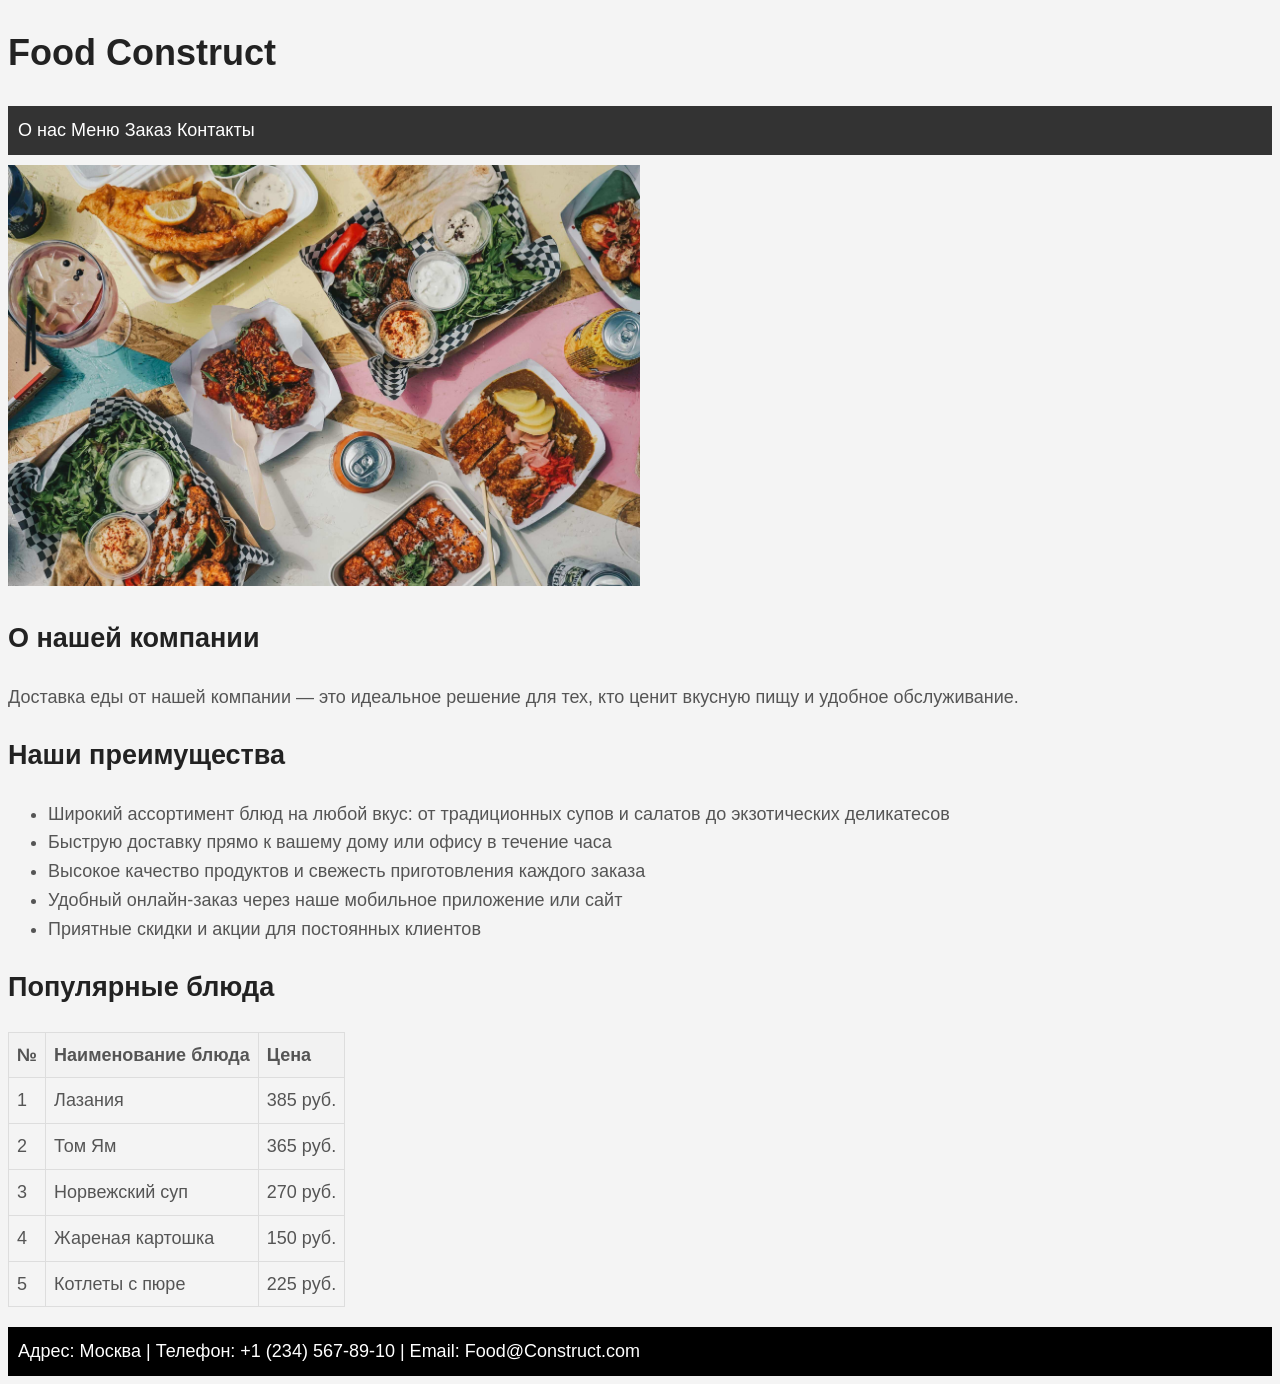
==== index.html @ b56f1d18 "laba1" ====
﻿<!DOCTYPE html>
<html lang="ru">

<head>
    <meta charset="UTF-8">
    <title>Food Construct</title>
    <link rel="stylesheet" href="style.css">
</head>

<body>
    <!-- Шапка -->
    <header>
        <h1>Food Construct</h1>
        <nav>
            <a href="#">О нас</a>
            <a href="#">Меню</a>
            <a href="#">Заказ</a>
            <a href="#contacts">Контакты</a> <!-- Ссылка на футер, где есть контакты-->
        </nav>
    </header>

    <!-- Основное -->
    <main>
        <!-- О компании -->
        <section>
            <img src="photo/lunch.jpg" alt="Логотип компании">

            <h2>О нашей компании</h2>
            <p>
                Доставка еды от нашей компании — это идеальное решение для тех,
                кто ценит вкусную пищу и удобное обслуживание.
            </p>
        </section>

        <!-- Преимущества  -->
        <section>
            <h2>Наши преимущества</h2>
            <ul>
                <li>Широкий ассортимент блюд на любой вкус: 
                от традиционных супов и салатов до экзотических деликатесов</li>
                <li>Быструю доставку прямо к вашему дому или офису в течение часа</li>
                <li>Высокое качество продуктов и свежесть приготовления каждого заказа</li>
                <li>Удобный онлайн-заказ через наше мобильное приложение или сайт</li>
                <li>Приятные скидки и акции для постоянных клиентов</li>
            </ul>
        </section>

        <!-- Таблица -->
        <section>
            <h2>Популярные блюда</h2>
            <table >
                <tr>
                    <th>№</th>
                    <th>Наименование блюда</th>
                    <th>Цена</th>
                </tr>
                <tr>
                    <td>1</td>
                    <td>Лазания</td>
                    <td>385 руб.</td>
                </tr>
                <tr>
                    <td>2</td>
                    <td>Том Ям</td>
                    <td>365 руб.</td>
                </tr>
                <tr>
                    <td>3</td>
                    <td>Норвежский суп</td>
                    <td>270 руб.</td>
                </tr>
                <tr>
                    <td>4</td>
                    <td>Жареная картошка</td>
                    <td>150 руб.</td>
                </tr>
                <tr>
                    <td>5</td>
                    <td>Котлеты с пюре</td>
                    <td>225 руб.</td>
                </tr>
            </table>
        </section>
    </main>

    <!-- Футер с контактными данными -->
    <footer id="contacts">
        Адрес: Москва | Телефон: +1 (234) 567-89-10 | Email: Food@Construct.com
    </footer>
</body>
</html>
---- style.css ----
﻿body {
    font-family: 'Roboto', sans-serif;
    line-height: 1.6;
    font-size: 18px;
    background-color: #f4f4f4;
    color: #555;
}

/* Заголовки */
h1, h2, h3 {
    font-weight: bold;
    color: #222;
}


nav {
    background-color: #333;
    color: white;
    padding: 10px;
    margin-bottom: 10px;
}


    /* Ссылки */
a {
    color: white;
    text-decoration: none;
}

    a:hover {
        color: #0056b3;
    }

/* Стили для изображений */
img {
    width: 50%; 
    height: auto; /* Высота изображения подстраивается под ширину */
}

/* Стили для таблиц */
table {
    width: auto;
    border-collapse: collapse; /* Объединяем границы ячеек */
    margin-bottom: 20px; /* Отступ снизу */
}

th, td {
    padding: 8px; /* Внутренние отступы ячеек */
    border: 1px solid #ddd; /* Граница ячеек */
    text-align: left; /* Выравнивание текста по левому краю */
}

th {
    background-color: #f2f2f2; /* Фон заголовков таблицы */
}

/* Стили для футера */

footer {
    background-color: black; 
    color: white; 
    padding: 10px; 
 
}


}
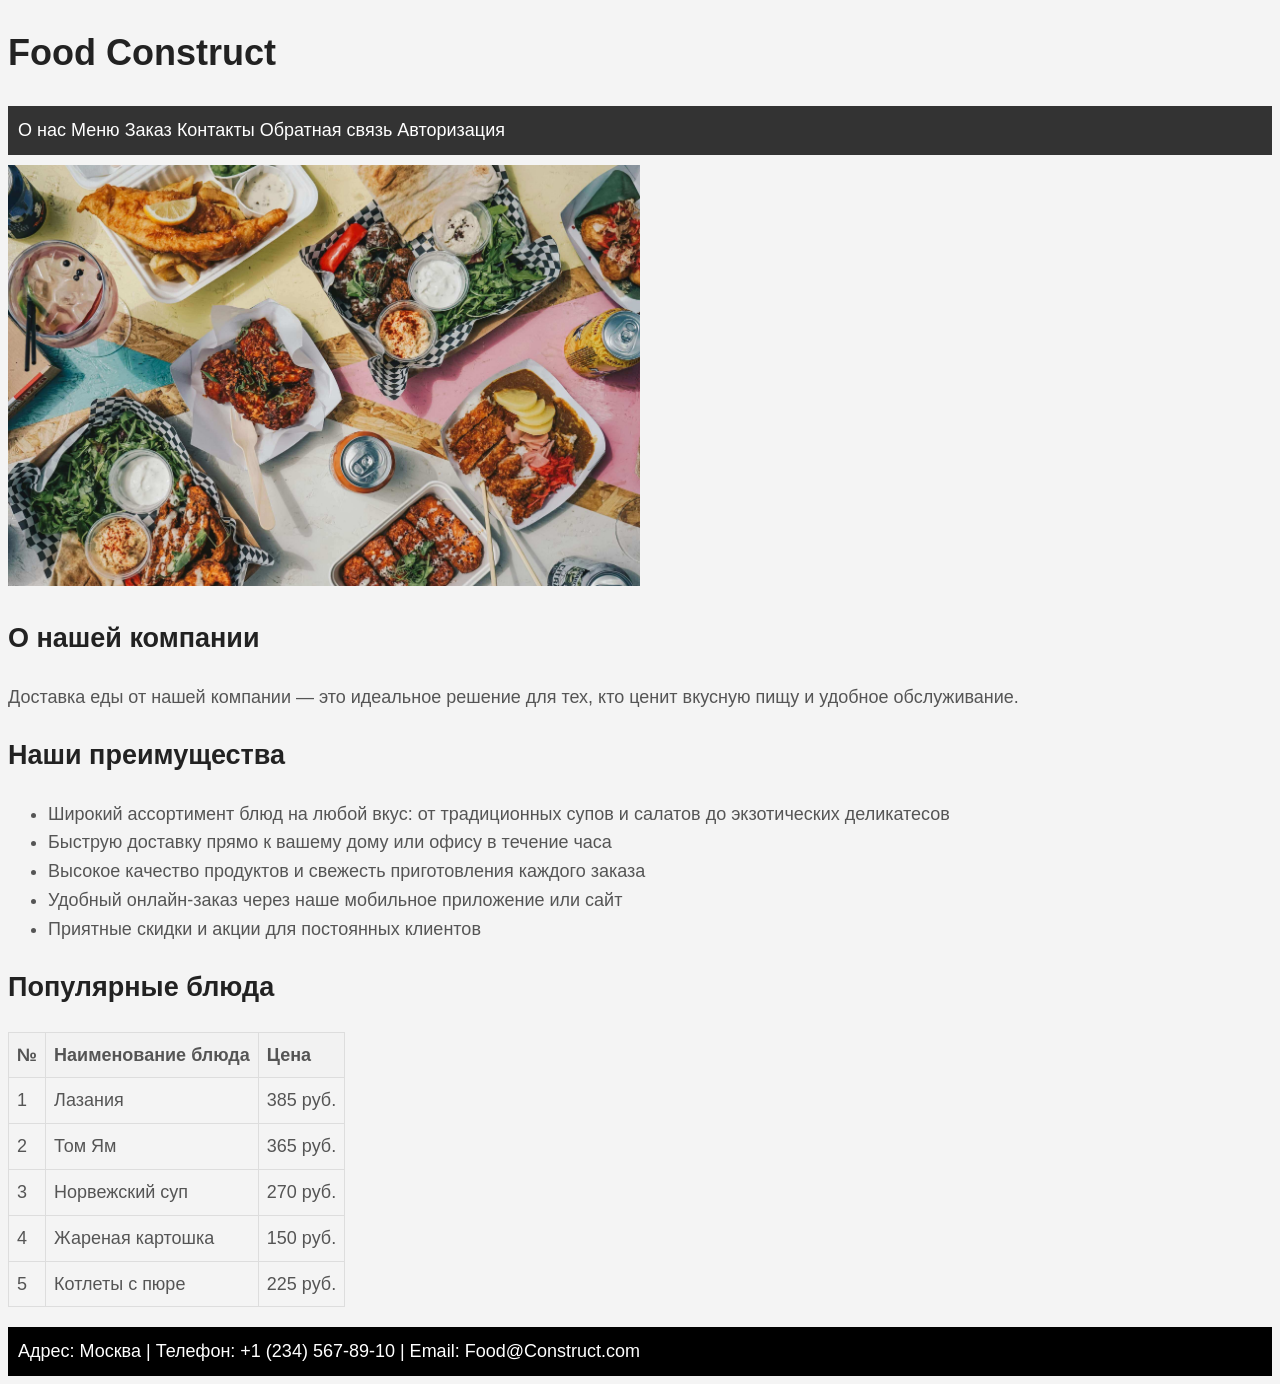
==== commit ba9e2dae: "Update index.html for lab2" ====
--- a/index.html
+++ b/index.html
@@ -1,4 +1,4 @@
-﻿<!DOCTYPE html>
+<!DOCTYPE html>
 <html lang="ru">
 
 <head>
@@ -8,84 +8,97 @@
 </head>
 
 <body>
-    <!-- Шапка -->
-    <header>
-        <h1>Food Construct</h1>
-        <nav>
-            <a href="#">О нас</a>
-            <a href="#">Меню</a>
-            <a href="#">Заказ</a>
-            <a href="#contacts">Контакты</a> <!-- Ссылка на футер, где есть контакты-->
-        </nav>
-    </header>
 
-    <!-- Основное -->
-    <main>
-        <!-- О компании -->
-        <section>
-            <img src="photo/lunch.jpg" alt="Логотип компании">
+    <!-- Добавляем контейнер для центрирования всего контента -->
+    <div class="container">
 
-            <h2>О нашей компании</h2>
-            <p>
-                Доставка еды от нашей компании — это идеальное решение для тех,
-                кто ценит вкусную пищу и удобное обслуживание.
-            </p>
-        </section>
+        <!-- Шапка -->
+        <header>
+            <h1>Food Construct</h1>
+            <nav>
+                <a href="HtmlPage2.html">О нас</a>
+                <a href="#">Меню</a>
+                <a href="#">Заказ</a>
+                <a href="#contacts">Контакты</a>
+                <a href="feedback.html">Обратная связь</a>
+                <a href="auth.html">Авторизация</a>
+            </nav>
+        </header>
 
-        <!-- Преимущества  -->
-        <section>
-            <h2>Наши преимущества</h2>
-            <ul>
-                <li>Широкий ассортимент блюд на любой вкус: 
-                от традиционных супов и салатов до экзотических деликатесов</li>
-                <li>Быструю доставку прямо к вашему дому или офису в течение часа</li>
-                <li>Высокое качество продуктов и свежесть приготовления каждого заказа</li>
-                <li>Удобный онлайн-заказ через наше мобильное приложение или сайт</li>
-                <li>Приятные скидки и акции для постоянных клиентов</li>
-            </ul>
-        </section>
+        <!-- Основное -->
+        <main>
 
-        <!-- Таблица -->
-        <section>
-            <h2>Популярные блюда</h2>
-            <table >
-                <tr>
-                    <th>№</th>
-                    <th>Наименование блюда</th>
-                    <th>Цена</th>
-                </tr>
-                <tr>
-                    <td>1</td>
-                    <td>Лазания</td>
-                    <td>385 руб.</td>
-                </tr>
-                <tr>
-                    <td>2</td>
-                    <td>Том Ям</td>
-                    <td>365 руб.</td>
-                </tr>
-                <tr>
-                    <td>3</td>
-                    <td>Норвежский суп</td>
-                    <td>270 руб.</td>
-                </tr>
-                <tr>
-                    <td>4</td>
-                    <td>Жареная картошка</td>
-                    <td>150 руб.</td>
-                </tr>
-                <tr>
-                    <td>5</td>
-                    <td>Котлеты с пюре</td>
-                    <td>225 руб.</td>
-                </tr>
-            </table>
-        </section>
-    </main>
+            <!-- О компании -->
+            <section>
+                <img src="photo/lunch.jpg" alt="Логотип компании">
 
-    <!-- Футер с контактными данными -->
-    <footer id="contacts">
-        Адрес: Москва | Телефон: +1 (234) 567-89-10 | Email: Food@Construct.com
-    </footer>
+                <h2>О нашей компании</h2>
+                <p>
+                    Доставка еды от нашей компании — это идеальное решение для тех,
+                    кто ценит вкусную пищу и удобное обслуживание.
+                </p>
+            </section>
+
+            <!-- Преимущества  -->
+            <section>
+                <h2>Наши преимущества</h2>
+                <ul>
+                    <li>
+                        Широкий ассортимент блюд на любой вкус:
+                        от традиционных супов и салатов до экзотических деликатесов
+                    </li>
+                    <li>Быструю доставку прямо к вашему дому или офису в течение часа</li>
+                    <li>Высокое качество продуктов и свежесть приготовления каждого заказа</li>
+                    <li>Удобный онлайн-заказ через наше мобильное приложение или сайт</li>
+                    <li>Приятные скидки и акции для постоянных клиентов</li>
+                </ul>
+            </section>
+
+            <!-- Таблица -->
+            <section>
+                <h2>Популярные блюда</h2>
+                <table>
+                    <tr>
+                        <th>№</th>
+                        <th>Наименование блюда</th>
+                        <th>Цена</th>
+                    </tr>
+                    <tr>
+                        <td>1</td>
+                        <td>Лазания</td>
+                        <td>385 руб.</td>
+                    </tr>
+                    <tr>
+                        <td>2</td>
+                        <td>Том Ям</td>
+                        <td>365 руб.</td>
+                    </tr>
+                    <tr>
+                        <td>3</td>
+                        <td>Норвежский суп</td>
+                        <td>270 руб.</td>
+                    </tr>
+                    <tr>
+                        <td>4</td>
+                        <td>Жареная картошка</td>
+                        <td>150 руб.</td>
+                    </tr>
+                    <tr>
+                        <td>5</td>
+                        <td>Котлеты с пюре</td>
+                        <td>225 руб.</td>
+                    </tr>
+                </table>
+            </section>
+        </main>
+
+        <!-- Футер с контактными данными -->
+        <footer id="contacts">
+            Адрес: Москва | Телефон: +1 (234) 567-89-10 | Email: Food@Construct.com
+        </footer>
+
+    </div> 
+
 </body>
+
 </html>
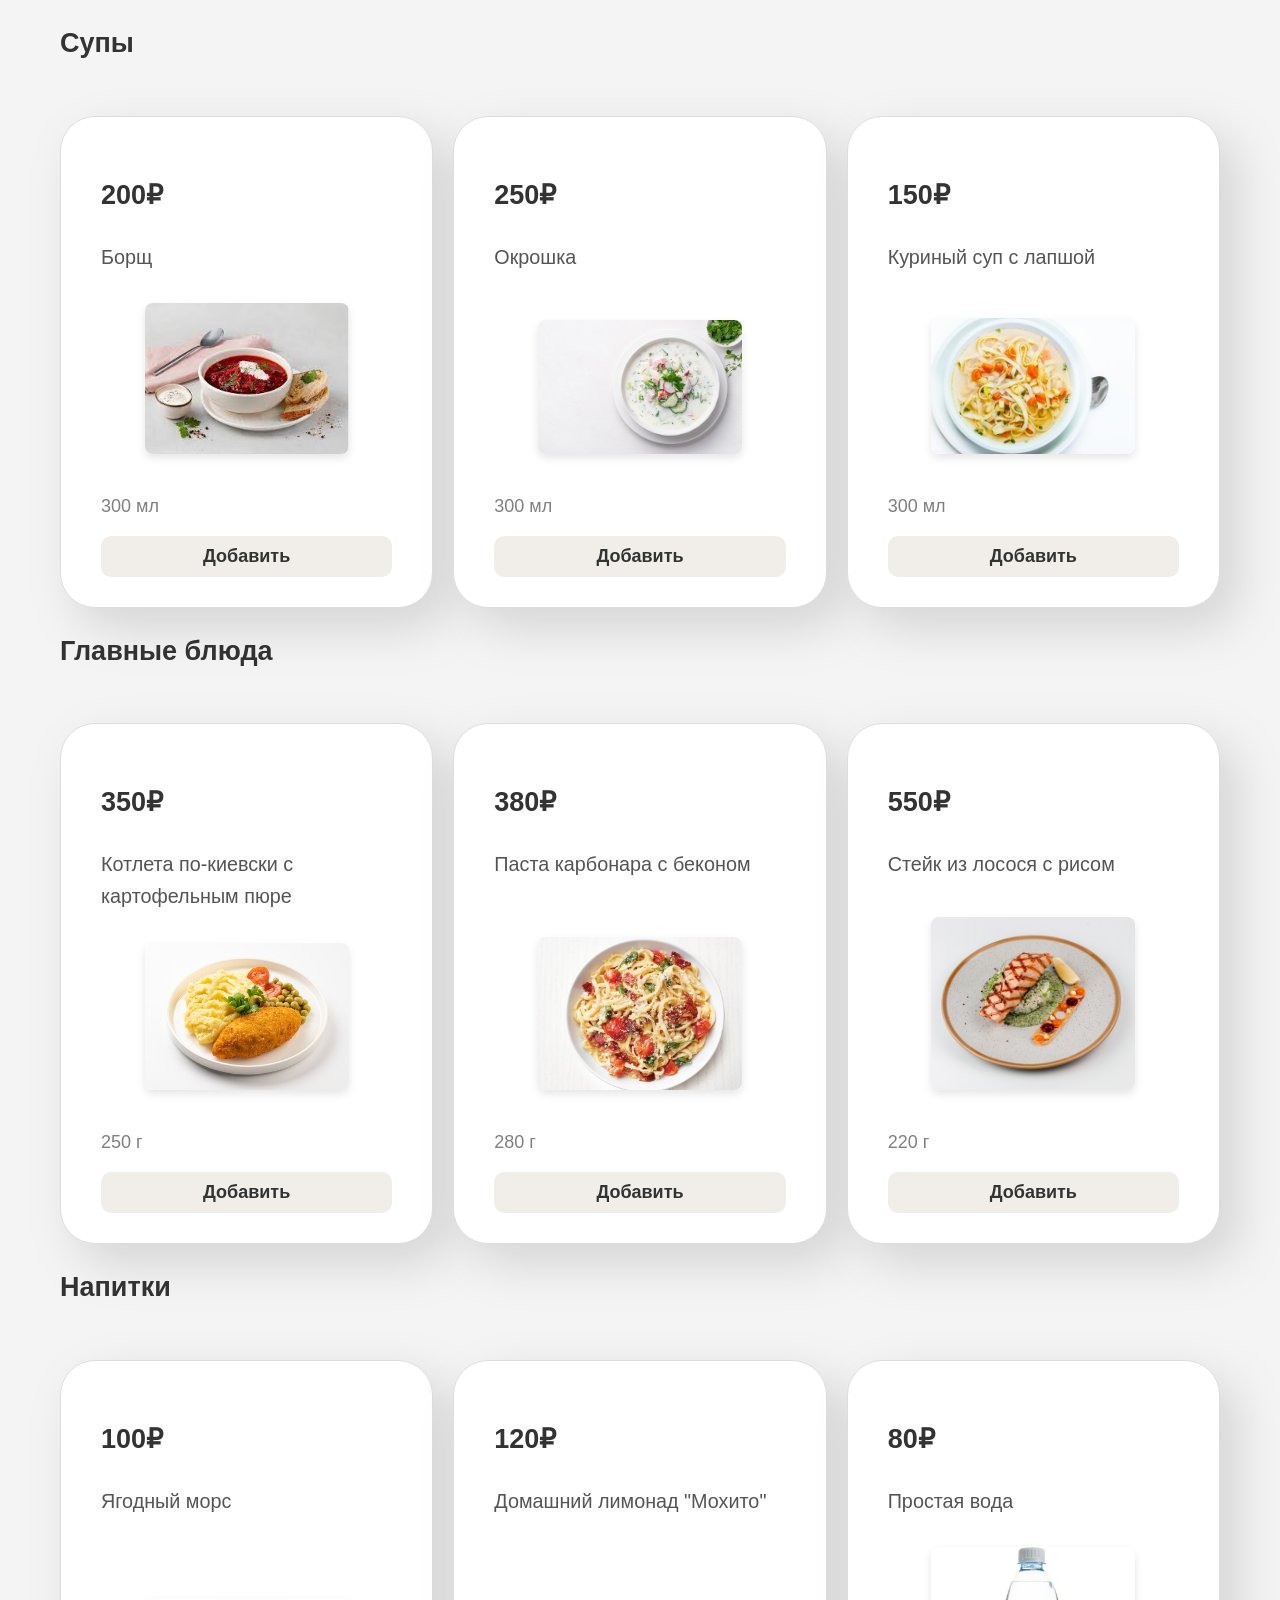
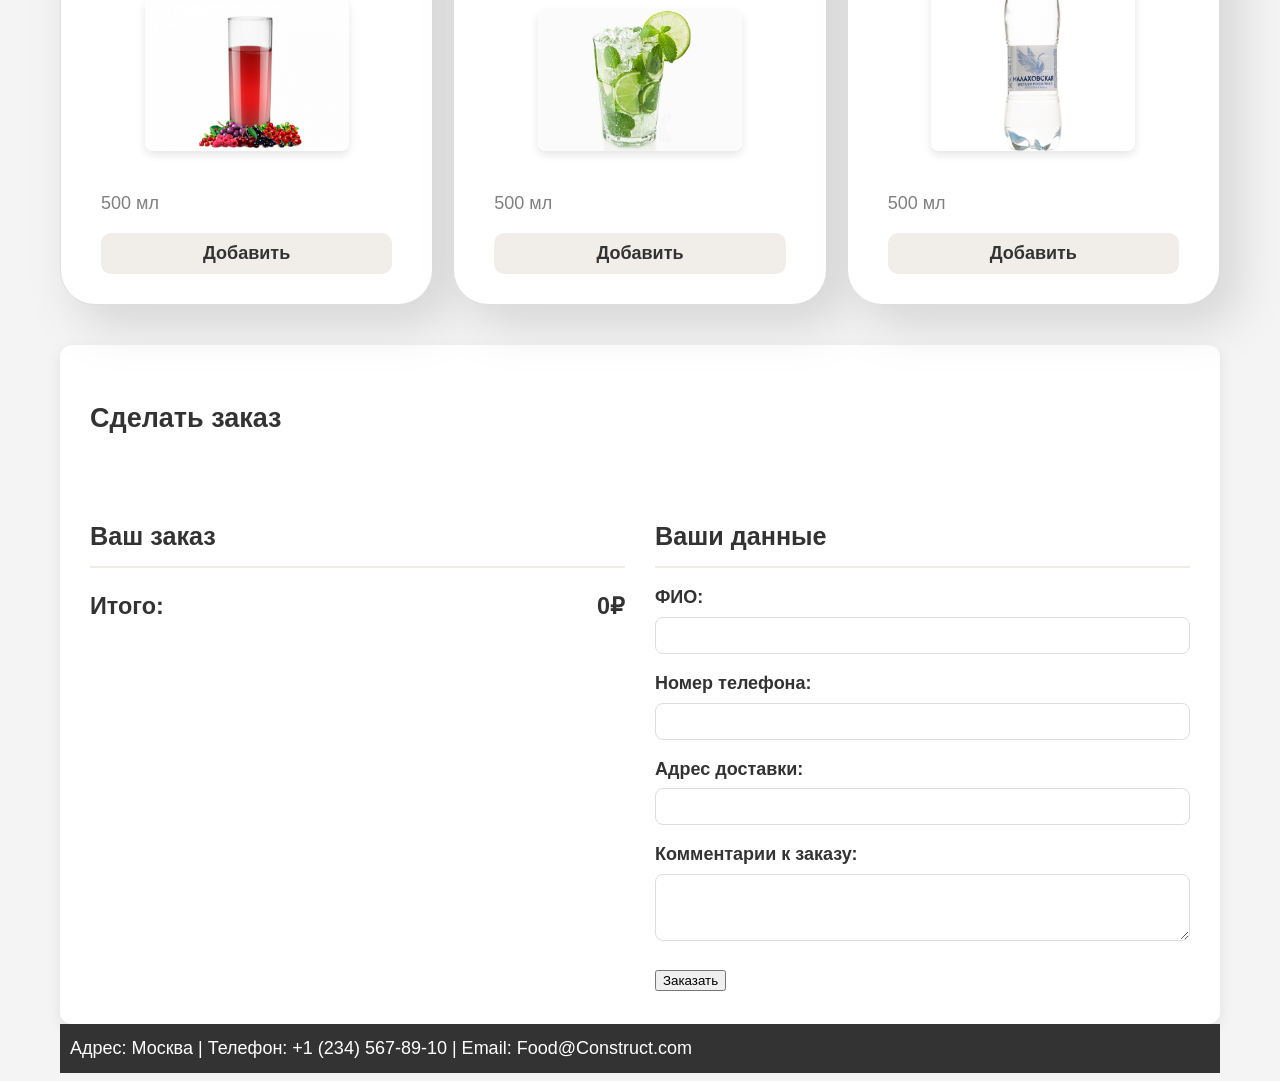
==== commit eb2879ef: "Add files via upload" ====
--- a/index.html
+++ b/index.html
@@ -1,104 +1,166 @@
 <!DOCTYPE html>
 <html lang="ru">
-
 <head>
     <meta charset="UTF-8">
-    <title>Food Construct</title>
-    <link rel="stylesheet" href="style.css">
+    <meta name="viewport" content="width=device-width, initial-scale=1.0">
+    <title>Document</title>
+
+    <link rel="stylesheet" href="./css/style.css"> 
+    <link rel="stylesheet" href="./css/print.css" media="print"> 
 </head>
-
 <body>
 
-    <!-- Добавляем контейнер для центрирования всего контента -->
     <div class="container">
 
-        <!-- Шапка -->
-        <header>
-            <h1>Food Construct</h1>
-            <nav>
-                <a href="HtmlPage2.html">О нас</a>
-                <a href="#">Меню</a>
-                <a href="#">Заказ</a>
-                <a href="#contacts">Контакты</a>
-                <a href="feedback.html">Обратная связь</a>
-                <a href="auth.html">Авторизация</a>
-            </nav>
-        </header>
 
-        <!-- Основное -->
         <main>
 
-            <!-- О компании -->
-            <section>
-                <img src="photo/lunch.jpg" alt="Логотип компании">
+            <section class="menu-section">
+                <h2>Супы</h2>
+                <div class="dishes-grid">
 
-                <h2>О нашей компании</h2>
-                <p>
-                    Доставка еды от нашей компании — это идеальное решение для тех,
-                    кто ценит вкусную пищу и удобное обслуживание.
-                </p>
+                    <div class="dish-card" data-name="Борщ с говядиной" data-price="200">
+
+                        <p class="dish-price">200₽</p>
+                        <p class="dish-name">Борщ</p>
+                        <img src="photo/borsh.jpg" alt="Борщ">
+                        <p class="dish-weight">300 мл</p>
+                        <button class="add-to-cart-btn">Добавить</button>
+                    </div>
+
+                    <div class="dish-card" data-name="Солянка мясная" data-price="250">
+
+                        <p class="dish-price">250₽</p>
+                        <p class="dish-name">Окрошка</p>
+                        <img src="photo/okroshka.jpg" alt="Окрошка">
+                        <p class="dish-weight">300 мл</p>
+                        <button class="add-to-cart-btn">Добавить</button>
+                    </div>
+
+                    <div class="dish-card" data-name="Куриный суп" data-price="150">
+
+                        <p class="dish-price">150₽</p>
+                        <p class="dish-name">Куриный суп с лапшой</p>
+                        <img src="photo/syp.jpeg" alt="Куриный суп с лапшой">
+                        <p class="dish-weight">300 мл</p>
+                        <button class="add-to-cart-btn">Добавить</button>
+                    </div>
+                </div>
             </section>
 
-            <!-- Преимущества  -->
-            <section>
-                <h2>Наши преимущества</h2>
-                <ul>
-                    <li>
-                        Широкий ассортимент блюд на любой вкус:
-                        от традиционных супов и салатов до экзотических деликатесов
-                    </li>
-                    <li>Быструю доставку прямо к вашему дому или офису в течение часа</li>
-                    <li>Высокое качество продуктов и свежесть приготовления каждого заказа</li>
-                    <li>Удобный онлайн-заказ через наше мобильное приложение или сайт</li>
-                    <li>Приятные скидки и акции для постоянных клиентов</li>
-                </ul>
+
+            <section class="menu-section">
+                <h2>Главные блюда</h2>
+                <div class="dishes-grid">
+
+                    <div class="dish-card" data-name="Котлета по-киевски" data-price="350">
+
+                        <p class="dish-price">350₽</p>
+                        <p class="dish-name">Котлета по-киевски с картофельным пюре</p>
+                        <img src="photo/kotleta.jpeg" alt="Котлета по-киевски с картофельным пюре">
+                        <p class="dish-weight">250 г</p>
+                        <button class="add-to-cart-btn">Добавить</button>
+                    </div>
+
+                    <div class="dish-card" data-name="Паста Карбонара" data-price="380">
+
+                        <p class="dish-price">380₽</p>
+                        <p class="dish-name">Паста карбонара с беконом</p>
+                        <img src="photo/pasta.jpg" alt="Паста карбонара с беконом">
+                        <p class="dish-weight">280 г</p>
+                        <button class="add-to-cart-btn">Добавить</button>
+                    </div>
+
+                    <div class="dish-card" data-name="Стейк из лосося" data-price="550">
+
+                        <p class="dish-price">550₽</p>
+                        <p class="dish-name">Стейк из лосося с рисом</p>
+                        <img src="photo/steik.jpg" alt="Стейк из лосося с рисом">
+                        <p class="dish-weight">220 г</p>
+                        <button class="add-to-cart-btn">Добавить</button>
+                    </div>
+                </div>
             </section>
 
-            <!-- Таблица -->
-            <section>
-                <h2>Популярные блюда</h2>
-                <table>
-                    <tr>
-                        <th>№</th>
-                        <th>Наименование блюда</th>
-                        <th>Цена</th>
-                    </tr>
-                    <tr>
-                        <td>1</td>
-                        <td>Лазания</td>
-                        <td>385 руб.</td>
-                    </tr>
-                    <tr>
-                        <td>2</td>
-                        <td>Том Ям</td>
-                        <td>365 руб.</td>
-                    </tr>
-                    <tr>
-                        <td>3</td>
-                        <td>Норвежский суп</td>
-                        <td>270 руб.</td>
-                    </tr>
-                    <tr>
-                        <td>4</td>
-                        <td>Жареная картошка</td>
-                        <td>150 руб.</td>
-                    </tr>
-                    <tr>
-                        <td>5</td>
-                        <td>Котлеты с пюре</td>
-                        <td>225 руб.</td>
-                    </tr>
-                </table>
+
+            <section class="menu-section">
+                <h2>Напитки</h2>
+                <div class="dishes-grid">
+
+                    <div class="dish-card" data-name="Морс клюквенный" data-price="100">
+
+                        <p class="dish-price">100₽</p>
+                        <p class="dish-name">Ягодный морс</p>
+                        <img src="photo/mors.jpg" alt="Ягодный морс">
+                        <p class="dish-weight">500 мл</p>
+                        <button class="add-to-cart-btn">Добавить</button>
+                    </div>
+
+                    <div class="dish-card" data-name="Лимонад домашний" data-price="120">
+
+                        <p class="dish-price">120₽</p>
+                        <p class="dish-name">Домашний лимонад "Мохито"</p>
+                        <img src="photo/mohito.jpg" alt="Мохито">
+                        <p class="dish-weight">500 мл</p>
+                        <button class="add-to-cart-btn">Добавить</button>
+                    </div>
+
+                    <div class="dish-card" data-name="Вода негазированная" data-price="80">
+
+                        <p class="dish-price">80₽</p>
+                        <p class="dish-name">Простая вода</p>
+                        <img src="photo/voda.png" alt="Простая вода">
+                        <p class="dish-weight">500 мл</p>
+                        <button class="add-to-cart-btn">Добавить</button>
+                    </div>
+                </div>
+            </section>
+
+            <section id="order-section">
+                <h2>Сделать заказ</h2>
+
+                <div class="order-container">
+                    <div class="order-summary">
+                        <h3>Ваш заказ</h3>
+                        <ul id="order-items-list">
+                        </ul>
+                        <div class="order-total">
+                            <strong>Итого:</strong>
+                            <strong id="total-price">0₽</strong>
+                        </div>
+                    </div>
+                    <div class="order-form">
+                        <h3>Ваши данные</h3>
+                        <form id="checkout-form" method="post" action="https://httpbin.org/post">
+                            <div class="form-group">
+                                <label for="customer-name">ФИО:</label>
+                                <input type="text" name="name" id="customer-name" required>
+                            </div>
+                            <div class="form-group">
+                                <label for="customer-phone">Номер телефона:</label>
+                                <input type="tel" id="customer-phone" name="phone" required>
+                            </div>
+                            <div class="form-group">
+                                <label for="customer-address">Адрес доставки:</label>
+                                <input type="text" id="customer-address" name="address" required>
+                            </div>
+                            <div class="form-group">
+                                <label for="order-comments">Комментарии к заказу:</label>
+                                <textarea id="vd3" rows="3" name="text"></textarea>
+                            </div>
+                            <button type="submit" class="submit-btn">Заказать</button>
+                        </form>
+                    </div>
+                </div>
             </section>
         </main>
 
-        <!-- Футер с контактными данными -->
         <footer id="contacts">
             Адрес: Москва | Телефон: +1 (234) 567-89-10 | Email: Food@Construct.com
         </footer>
 
-    </div> 
+    </div>
 
 </body>
+</html>
 
-</html>
--- a/css/style.css
+++ b/css/style.css
@@ -0,0 +1,255 @@
+﻿* {
+    box-sizing: border-box;
+}
+
+/* Стили из второго кода */
+body {
+    font-family: 'Roboto', sans-serif;
+    line-height: 1.6;
+    font-size: 18px;
+    background-color: #f4f4f4;
+    color: #555;
+}
+
+/* Заголовки */
+h1, h2, h3 {
+    margin-bottom: 50px;
+    color: #333;
+}
+
+.container {
+    max-width: 1200px;
+    margin: 0 auto;
+    padding: 0 20px;
+}
+
+/* Навигация из второго кода */
+nav {
+    background-color: #333;
+    justify-content: space-between;
+    color: white;
+    padding: 10px;
+    margin-bottom: 10px;
+}
+
+/* Ссылки из второго кода */
+a {
+    color: white;
+    text-decoration: none;
+}
+
+    a:hover {
+        color: #0056b3; /* Цвет для наведения на ссылки */
+    }
+
+/* Стили для изображений из второго кода */
+img {
+    display: block;
+    width: 70%;
+    max-width: 800px;
+    height: auto;
+    margin: 20px auto;
+    border-radius: 8px;
+    box-shadow: 0 4px 8px rgba(0,0,0,0.1);
+}
+
+/* Стили для таблиц из второго кода */
+table {
+    width: auto;
+    border-collapse: collapse;
+    margin-bottom: 20px;
+}
+
+th, td {
+    padding: 8px;
+    border: 1px solid #ddd;
+    text-align: left;
+}
+
+th {
+    background-color: #f2f2f2;
+}
+
+/* Футер из второго кода */
+footer {
+    background-color: #333;
+    color: white;
+    padding: 10px;
+}
+
+/* Контейнер формы из второго кода */
+.form-container {
+    margin: 0 auto;
+    width: 200px;
+    padding: 20px;
+    border-radius: 15px;
+    border: 3px solid #333;
+    margin-bottom: 10px;
+    background: url('photo/auth.jpg');
+}
+
+/* Стили из первого кода с адаптированными цветами */
+.dishes-grid {
+    display: grid;
+    grid-template-columns: repeat(3, 1fr);
+    gap: 20px;
+}
+
+.dish-card {
+    background-color: white;
+    padding: 30px 40px;
+    border-radius: 35px;
+    filter: drop-shadow(17px 19px 24px rgba(0, 0, 0, 0.13));
+    cursor: pointer;
+    display: flex;
+    flex-direction: column;
+    transition: border 0.3s ease, transform 0.3s ease;
+    border: 1px solid #ddd;
+}
+
+    /* ИЗМЕНЕНО: цвет при наведении на #0056b3 (как у ссылок) */
+    .dish-card:hover {
+        border: 2px solid #0056b3; /* Заменен tomato на #0056b3 */
+        transform: translateY(-5px);
+    }
+
+        /* ИЗМЕНЕНО: цвет кнопки при наведении на блок */
+        .dish-card:hover .add-to-cart-btn {
+            background-color: #0056b3; /* Заменен tomato на #0056b3 */
+            color: white;
+        }
+
+    .dish-card .dish-price {
+        font-size: 1.5em;
+        font-weight: 600;
+        margin-bottom: 5px;
+        color: #333;
+    }
+
+    .dish-card .dish-name {
+        font-size: 1.1em;
+        flex-grow: 1;
+        margin-bottom: 10px;
+        color: #555;
+    }
+
+    .dish-card .dish-weight {
+        color: grey;
+        margin-bottom: 15px;
+    }
+
+    .dish-card .add-to-cart-btn {
+        background-color: #f1eee9;
+        border: none;
+        padding: 10px 30px;
+        border-radius: 10px;
+        cursor: pointer;
+        font-size: 1em;
+        font-weight: 600;
+        margin-top: auto;
+        transition: background-color 0.3s ease, color 0.3s ease;
+        color: #333;
+    }
+
+#order-section {
+    background-color: #fff;
+    padding: 30px;
+    border-radius: 12px;
+    box-shadow: 0 5px 15px rgba(0,0,0,0.08);
+    margin-top: 40px;
+}
+
+.order-container {
+    display: flex;
+    gap: 30px;
+    flex-wrap: wrap;
+}
+
+.order-summary, .order-form {
+    flex: 1;
+    min-width: 300px;
+}
+
+#order-section h3 {
+    font-size: 1.4em;
+    margin-bottom: 15px;
+    color: #333;
+    border-bottom: 2px solid #f1eee9;
+    padding-bottom: 10px;
+}
+
+#order-items-list {
+    list-style: none;
+    padding: 0;
+    margin-bottom: 20px;
+}
+
+    #order-items-list li {
+        display: flex;
+        justify-content: space-between;
+        align-items: center;
+        padding: 10px 0;
+        border-bottom: 1px solid #eee;
+    }
+
+    #order-items-list .item-name {
+        flex-grow: 1;
+        padding-right: 15px;
+        color: #555;
+    }
+
+.order-total {
+    display: flex;
+    justify-content: space-between;
+    font-size: 1.3em;
+    margin-top: 15px;
+    color: #333;
+}
+
+.order-form .form-group {
+    margin-bottom: 15px;
+}
+
+.order-form label {
+    display: block;
+    margin-bottom: 5px;
+    font-weight: 600;
+    color: #333;
+}
+
+.order-form input, .order-form textarea {
+    width: 100%;
+    padding: 10px;
+    border: 1px solid #ddd;
+    border-radius: 8px;
+    font-family: 'Roboto', sans-serif;
+    color: #555;
+}
+
+#vd3 {
+    max-width: 100%;
+}
+
+/* Адаптивность для страницы "Собрать ланч" */
+
+/* Планшеты (≤800px) */
+@media (max-width: 800px) {
+    .dishes-grid {
+        grid-template-columns: repeat(2, 1fr);
+    }
+}
+
+/* Мобильные устройства (≤600px) */
+@media (max-width: 600px) {
+    .dishes-grid {
+        grid-template-columns: 1fr;
+    }
+
+    .dish-card {
+        padding: 20px;
+    }
+
+    .order-container {
+        flex-direction: column;
+    }
+}
--- a/css/print.css
+++ b/css/print.css
@@ -0,0 +1,74 @@
+@media print {
+
+    button,
+    .dish-card button,
+    #delivery,
+    #contacts,
+    #feedback-form .submit-btn,
+    .menu-section,
+    .table-container a, 
+    #about  {
+        display: none !important;
+    }
+
+
+    body {
+        font-family: 'Times New Roman', serif;
+        font-size: 12pt;
+        color: #000;
+        background-color: #fff;
+    }
+
+    main {
+        padding: 0;
+        margin: 1cm; 
+        max-width: 100%;
+        box-shadow: none;
+    }
+    
+    section {
+      page-break-inside: avoid; 
+    }
+
+    h2 {
+        color: #000 !important;
+        text-align: left;
+        border-bottom: 2px solid #000;
+        padding-bottom: 5px;
+        margin-bottom: 15px;
+    }
+
+    .dishes-grid {
+        display: block; 
+    }
+
+    .dish-card {
+        display: block;
+        border: 1px solid #ccc;
+        margin-bottom: 15px;
+        padding: 10px;
+        filter: none;
+        box-shadow: none;
+        page-break-inside: avoid;
+    }
+    
+
+    table, tr, td, th {
+        border: 1px solid #000 ;
+        color: #000 ;
+        background-color: #fff ;
+    }
+
+    a {
+        text-decoration: none;
+        color: #000;
+    }
+
+    a[href]:after {
+        content: " (" attr(href) ")";
+    }
+
+     a[href^="tel:"]:after, a[href^="mailto:"]:after {
+        content: "";
+    }
+}
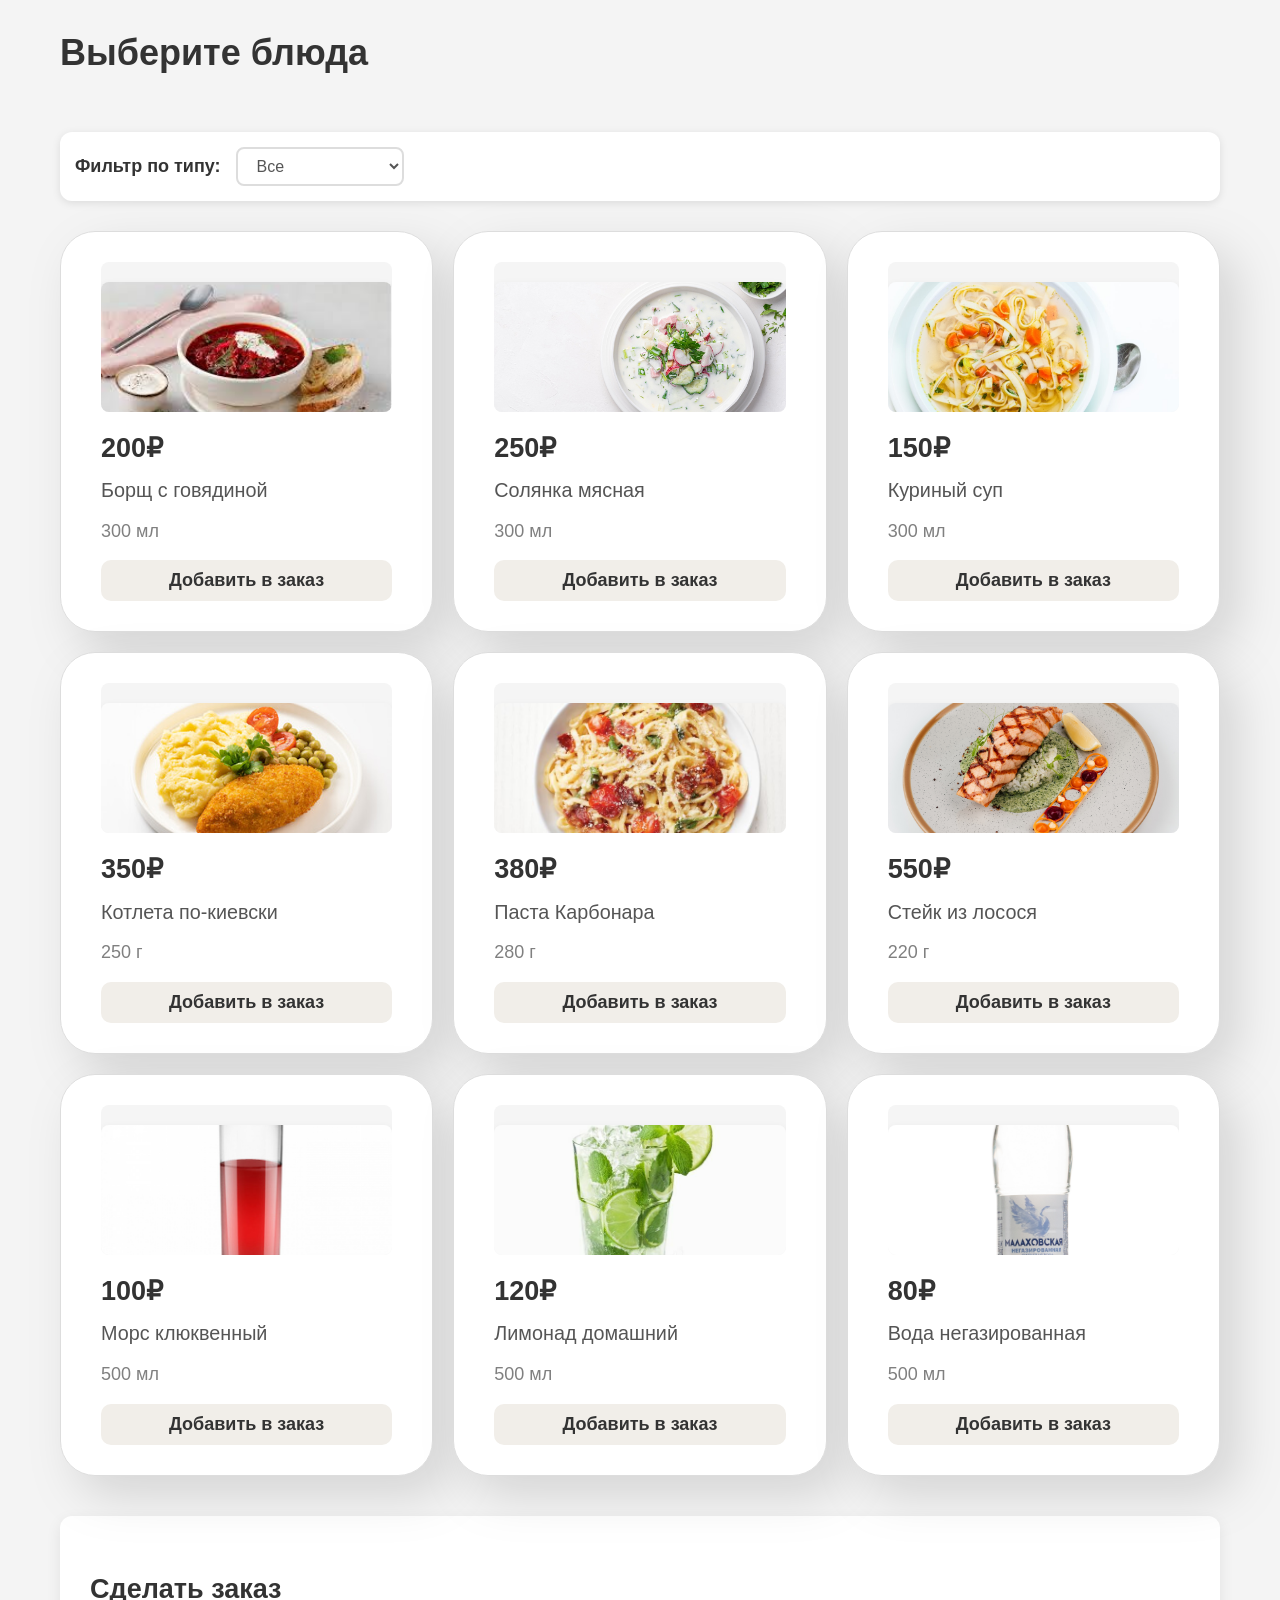
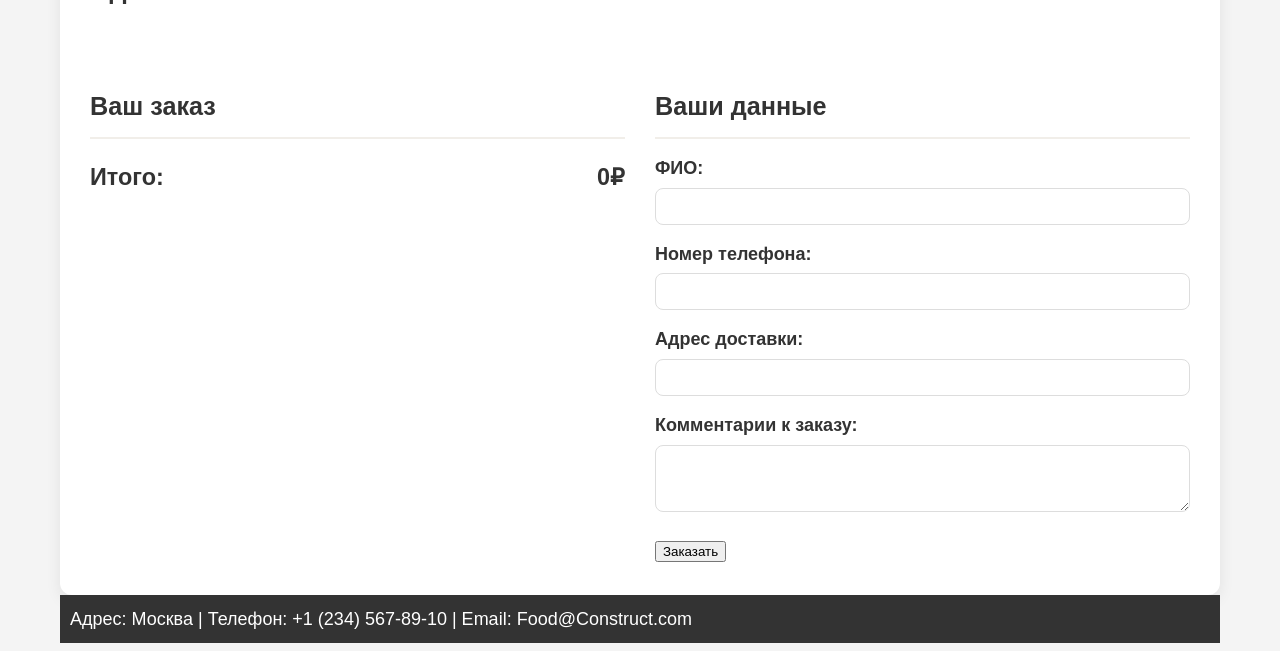
==== commit f8cb653a: "Add files via upload" ====
--- a/index.html
+++ b/index.html
@@ -3,122 +3,29 @@
 <head>
     <meta charset="UTF-8">
     <meta name="viewport" content="width=device-width, initial-scale=1.0">
-    <title>Document</title>
-
-    <link rel="stylesheet" href="./css/style.css"> 
-    <link rel="stylesheet" href="./css/print.css" media="print"> 
+    <title>Ресторан - Меню</title>
+    <link rel="stylesheet" href="./css/style.css">
+    <link rel="stylesheet" href="./css/print.css" media="print">
 </head>
 <body>
-
     <div class="container">
-
-
         <main>
 
-            <section class="menu-section">
-                <h2>Супы</h2>
-                <div class="dishes-grid">
+            <h1>Выберите блюда</h1>
 
-                    <div class="dish-card" data-name="Борщ с говядиной" data-price="200">
+            <div id="filters">
+                <label>Фильтр по типу:</label>
+                <select id="filter-select">
+                    <option value="all">Все</option>
+                    <option value="soup">Супы</option>
+                    <option value="main">Главное блюдо</option>
+                    <option value="drink">Напиток</option>
+                </select>
+            </div>
 
-                        <p class="dish-price">200₽</p>
-                        <p class="dish-name">Борщ</p>
-                        <img src="photo/borsh.jpg" alt="Борщ">
-                        <p class="dish-weight">300 мл</p>
-                        <button class="add-to-cart-btn">Добавить</button>
-                    </div>
-
-                    <div class="dish-card" data-name="Солянка мясная" data-price="250">
-
-                        <p class="dish-price">250₽</p>
-                        <p class="dish-name">Окрошка</p>
-                        <img src="photo/okroshka.jpg" alt="Окрошка">
-                        <p class="dish-weight">300 мл</p>
-                        <button class="add-to-cart-btn">Добавить</button>
-                    </div>
-
-                    <div class="dish-card" data-name="Куриный суп" data-price="150">
-
-                        <p class="dish-price">150₽</p>
-                        <p class="dish-name">Куриный суп с лапшой</p>
-                        <img src="photo/syp.jpeg" alt="Куриный суп с лапшой">
-                        <p class="dish-weight">300 мл</p>
-                        <button class="add-to-cart-btn">Добавить</button>
-                    </div>
-                </div>
-            </section>
-
-
-            <section class="menu-section">
-                <h2>Главные блюда</h2>
-                <div class="dishes-grid">
-
-                    <div class="dish-card" data-name="Котлета по-киевски" data-price="350">
-
-                        <p class="dish-price">350₽</p>
-                        <p class="dish-name">Котлета по-киевски с картофельным пюре</p>
-                        <img src="photo/kotleta.jpeg" alt="Котлета по-киевски с картофельным пюре">
-                        <p class="dish-weight">250 г</p>
-                        <button class="add-to-cart-btn">Добавить</button>
-                    </div>
-
-                    <div class="dish-card" data-name="Паста Карбонара" data-price="380">
-
-                        <p class="dish-price">380₽</p>
-                        <p class="dish-name">Паста карбонара с беконом</p>
-                        <img src="photo/pasta.jpg" alt="Паста карбонара с беконом">
-                        <p class="dish-weight">280 г</p>
-                        <button class="add-to-cart-btn">Добавить</button>
-                    </div>
-
-                    <div class="dish-card" data-name="Стейк из лосося" data-price="550">
-
-                        <p class="dish-price">550₽</p>
-                        <p class="dish-name">Стейк из лосося с рисом</p>
-                        <img src="photo/steik.jpg" alt="Стейк из лосося с рисом">
-                        <p class="dish-weight">220 г</p>
-                        <button class="add-to-cart-btn">Добавить</button>
-                    </div>
-                </div>
-            </section>
-
-
-            <section class="menu-section">
-                <h2>Напитки</h2>
-                <div class="dishes-grid">
-
-                    <div class="dish-card" data-name="Морс клюквенный" data-price="100">
-
-                        <p class="dish-price">100₽</p>
-                        <p class="dish-name">Ягодный морс</p>
-                        <img src="photo/mors.jpg" alt="Ягодный морс">
-                        <p class="dish-weight">500 мл</p>
-                        <button class="add-to-cart-btn">Добавить</button>
-                    </div>
-
-                    <div class="dish-card" data-name="Лимонад домашний" data-price="120">
-
-                        <p class="dish-price">120₽</p>
-                        <p class="dish-name">Домашний лимонад "Мохито"</p>
-                        <img src="photo/mohito.jpg" alt="Мохито">
-                        <p class="dish-weight">500 мл</p>
-                        <button class="add-to-cart-btn">Добавить</button>
-                    </div>
-
-                    <div class="dish-card" data-name="Вода негазированная" data-price="80">
-
-                        <p class="dish-price">80₽</p>
-                        <p class="dish-name">Простая вода</p>
-                        <img src="photo/voda.png" alt="Простая вода">
-                        <p class="dish-weight">500 мл</p>
-                        <button class="add-to-cart-btn">Добавить</button>
-                    </div>
-                </div>
-            </section>
-
+            <!-- Только секция заказа остается статической, остальное создаст JS -->
             <section id="order-section">
                 <h2>Сделать заказ</h2>
-
                 <div class="order-container">
                     <div class="order-summary">
                         <h3>Ваш заказ</h3>
@@ -131,7 +38,7 @@
                     </div>
                     <div class="order-form">
                         <h3>Ваши данные</h3>
-                        <form id="checkout-form" method="post" action="https://httpbin.org/post">
+                        <form id="checkout-form" method="post">
                             <div class="form-group">
                                 <label for="customer-name">ФИО:</label>
                                 <input type="text" name="name" id="customer-name" required>
@@ -158,9 +65,10 @@
         <footer id="contacts">
             Адрес: Москва | Телефон: +1 (234) 567-89-10 | Email: Food@Construct.com
         </footer>
-
     </div>
 
+    <!-- Подключаем скрипты -->
+    <script src="./script/list_dishes.js" charset="UTF-8"></script>
+    <script src="./script/displayDishes.js" charset="UTF-8"></script>
 </body>
-</html>
-
+</html>
